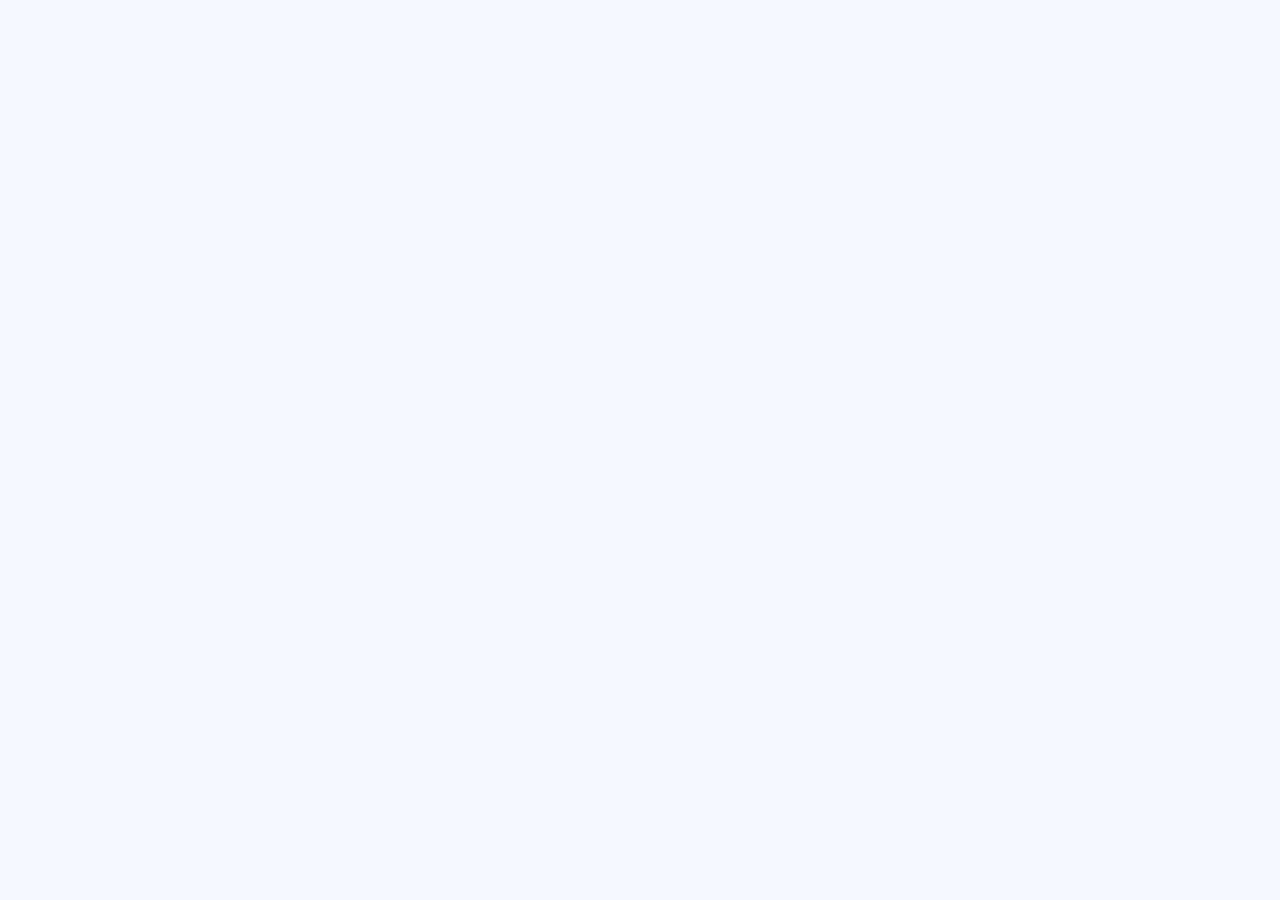
==== index.html @ 2a750427 "second commit" ====
<!DOCTYPE html>
<html lang="en">
<head>
  <meta charset="UTF-8">
  <meta name="viewport" content="width=device-width, initial-scale=1.0">
  <title>planet</title>

  <!-- Fonts from the Figma -->
  <link rel="preconnect" href="https://fonts.googleapis.com">
  <link rel="preconnect" href="https://fonts.gstatic.com" crossorigin>
  <link href="https://fonts.googleapis.com/css2?family=Inter:wght@400;700&family=Space+Mono:wght@400;700&display=swap" rel="stylesheet">

  <!-- All CSS files are linked already. Nobody needs to edit the <head>. -->
  <link rel="stylesheet" href="css/base.css">
  <link rel="stylesheet" href="css/header.css">
  <link rel="stylesheet" href="css/hero.css">
</head>
<body>
  <div class="page">

    <!-- ==================== HEADER  |  css/header.css ==================== -->

    <!-- ==================== END HEADER ==================== -->


    <main>
      <!-- ==================== HERO  |  css/hero.css ==================== -->

      <!-- ==================== END HERO ==================== -->
    </main>

  </div>
</body>
</html>
---- css/base.css ----
/* =========================================================
   base.css  |  owner: captain + vice captain
   Shared colours, fonts and reset. Don't edit it in your task.
   ========================================================= */

/* ---------- Colours (light) ---------- */
:root {
  --color-bg: #f6f8ff;        /* page background, stats box */
  --color-card: #fefefe;      /* cards, search bar */
  --color-text: #2b3442;      /* main text */
  --color-muted: #4b6a9b;     /* small text, icons */
  --color-primary: #0079ff;   /* buttons, planet type */
  --color-primary-hover: #60abff;

  --font-main: "Inter", Arial, sans-serif;
  --font-mono: "Space Mono", "Courier New", monospace;
  --radius: 15px;
  --shadow: 0 16px 30px -10px rgba(70, 96, 187, 0.2);
}

/* ---------- Colours (dark) - used later when the theme switch is built ---------- */
[data-theme="dark"] {
  --color-bg: #141d2f;
  --color-card: #1e2a47;
  --color-text: #ffffff;
  --color-muted: #cdd6ea;
  --shadow: none;
}

/* ---------- Reset ---------- */
*,
*::before,
*::after {
  box-sizing: border-box;
  margin: 0;
  padding: 0;
}

body {
  font-family: var(--font-mono);
  background: var(--color-bg);
  color: var(--color-text);
  line-height: 1.5;
}

img {
  display: block;
  max-width: 100%;
}

a {
  color: inherit;
  text-decoration: none;
}

button,
input {
  font: inherit;
}

/* ---------- Page width (shared, anyone may use it) ---------- */
.page {
  width: 100%;
  max-width: 730px;
  margin: 0 auto;
  padding: 32px 24px;
}
---- css/header.css ----
/* =========================================================
   header.css  |  owner: ________

   RULE: every class starts with  header-

   CLASS NAMES IN THIS SECTION (from index.html):
     .header
     .header-logo    .header-logo-icon    .header-logo-text
     .header-toggle  .header-toggle-text  .header-toggle-icon

   COLOURS YOU CAN USE (they come from base.css):
     var(--color-bg)        page background
     var(--color-card)      cards and the search bar
     var(--color-text)      main text
     var(--color-muted)     small text and icons
     var(--color-primary)   buttons, links
     var(--color-primary-hover)
   ========================================================= */
---- css/hero.css ----
/* =========================================================
   hero.css  |  owner: ________

   RULE: every class starts with  hero-

   CLASS NAMES IN THIS SECTION (from index.html):
     .hero
     .hero-search      .hero-search-icon   .hero-search-input  .hero-search-button
     .hero-card        .hero-card-image    .hero-card-body
     .hero-card-name   .hero-card-type     .hero-card-text
     .hero-stats       .hero-stat          .hero-stat-label    .hero-stat-value
     .hero-facts       .hero-fact          .hero-fact-icon

   COLOURS YOU CAN USE (they come from base.css):
     var(--color-bg)        page background
     var(--color-card)      cards and the search bar
     var(--color-text)      main text
     var(--color-muted)     small text and icons
     var(--color-primary)   buttons, links
     var(--color-primary-hover)
   ========================================================= */
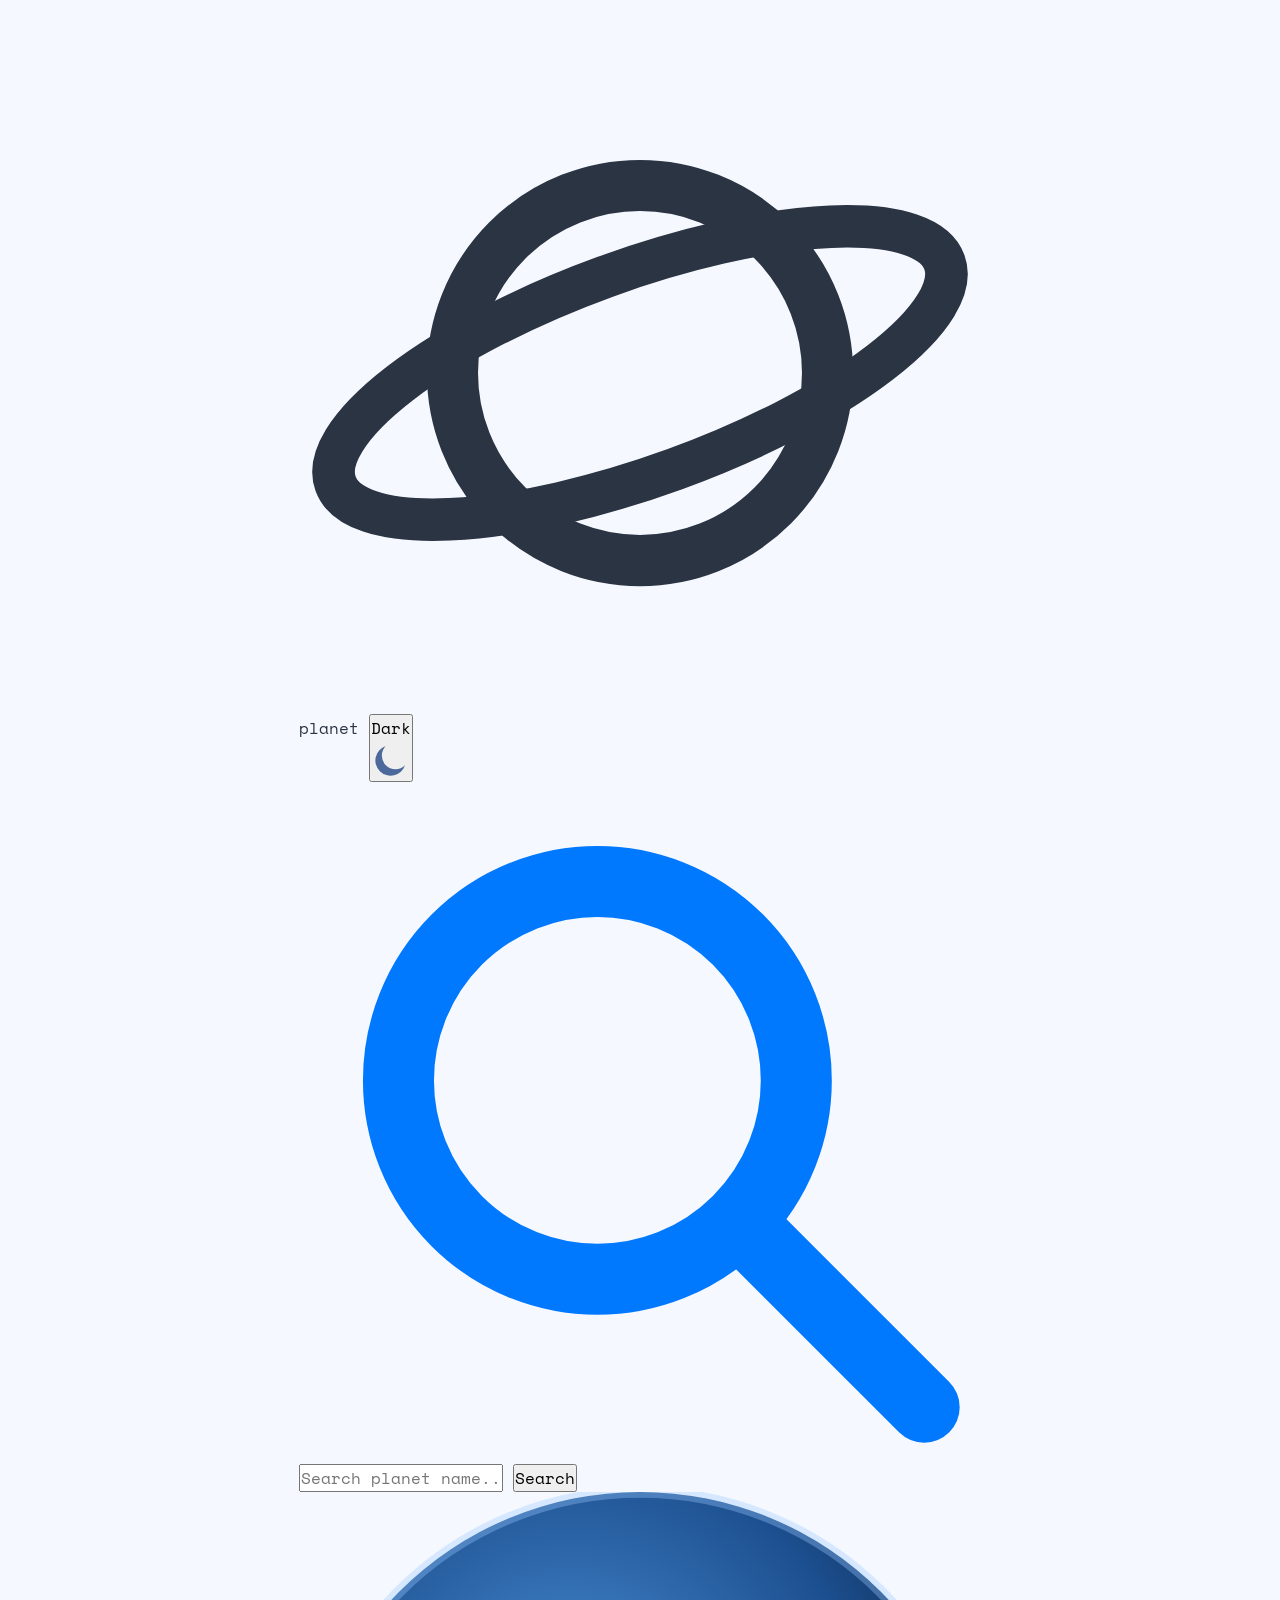
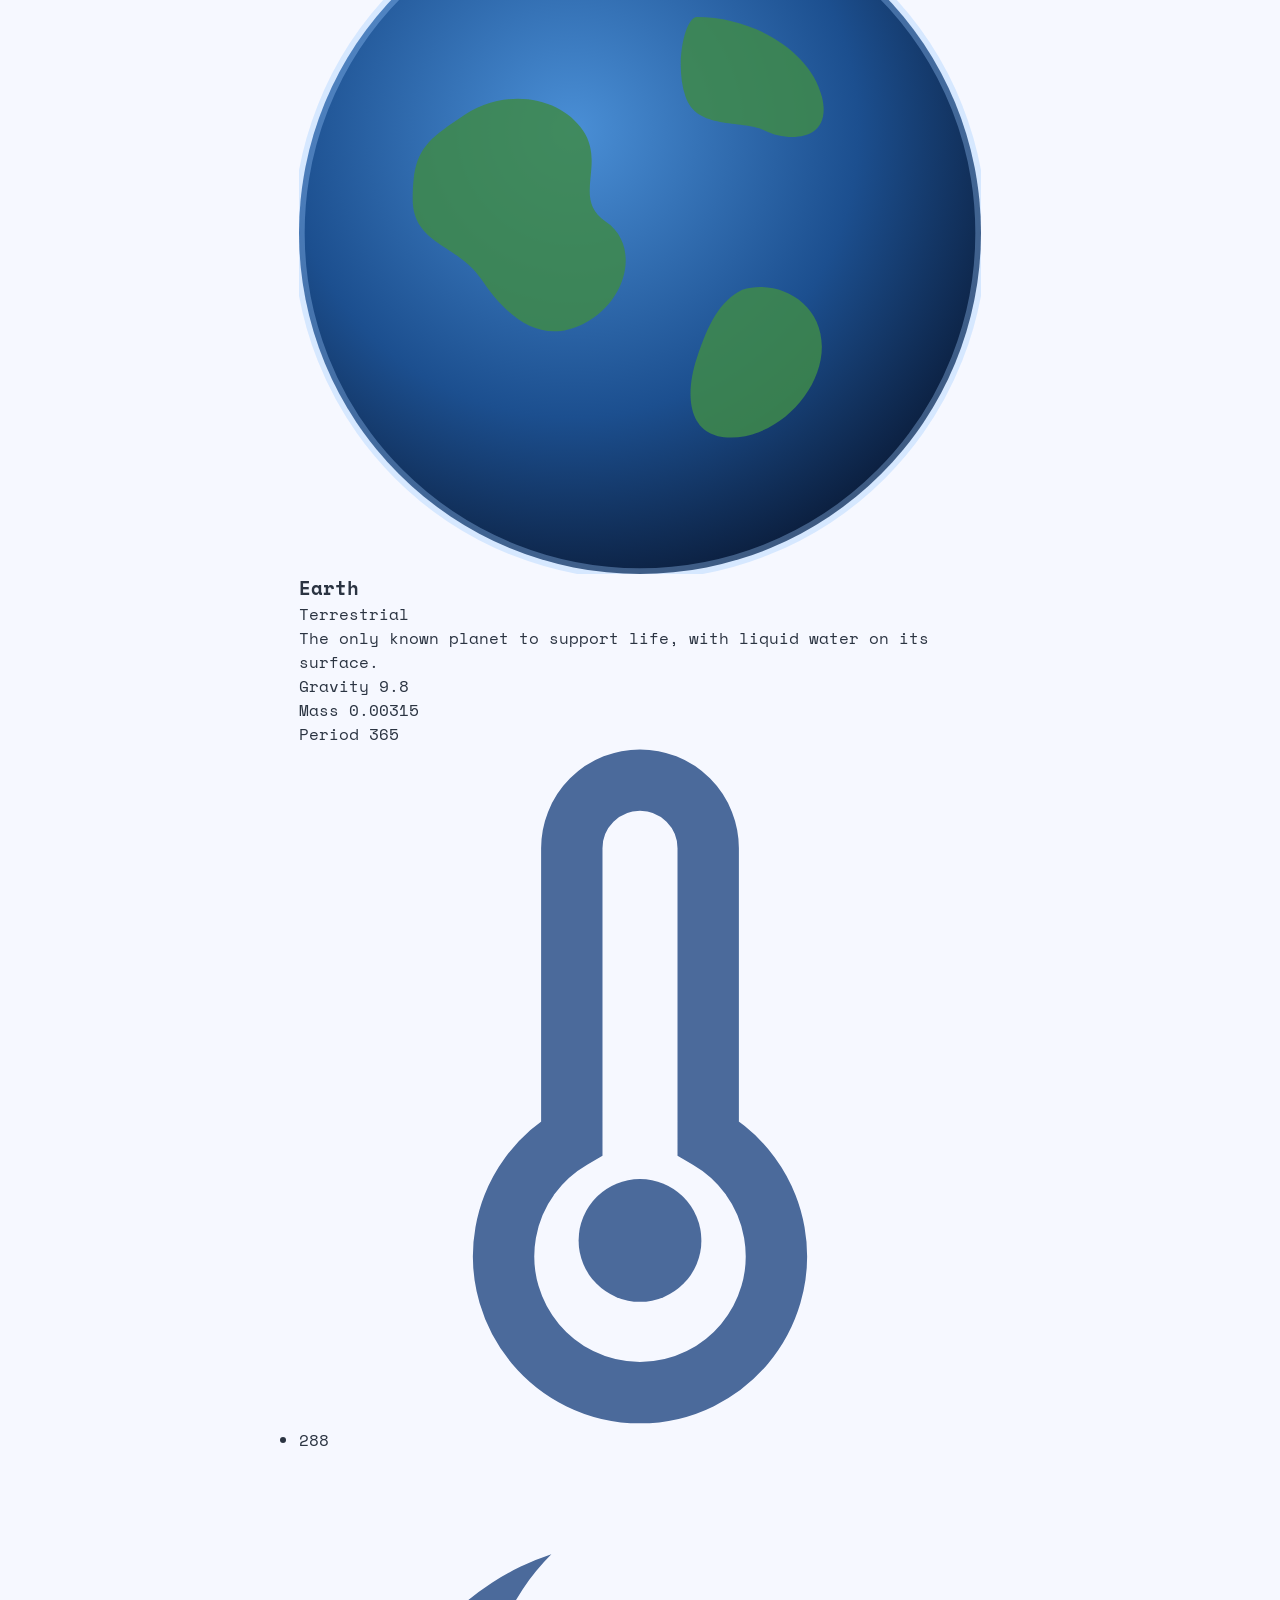
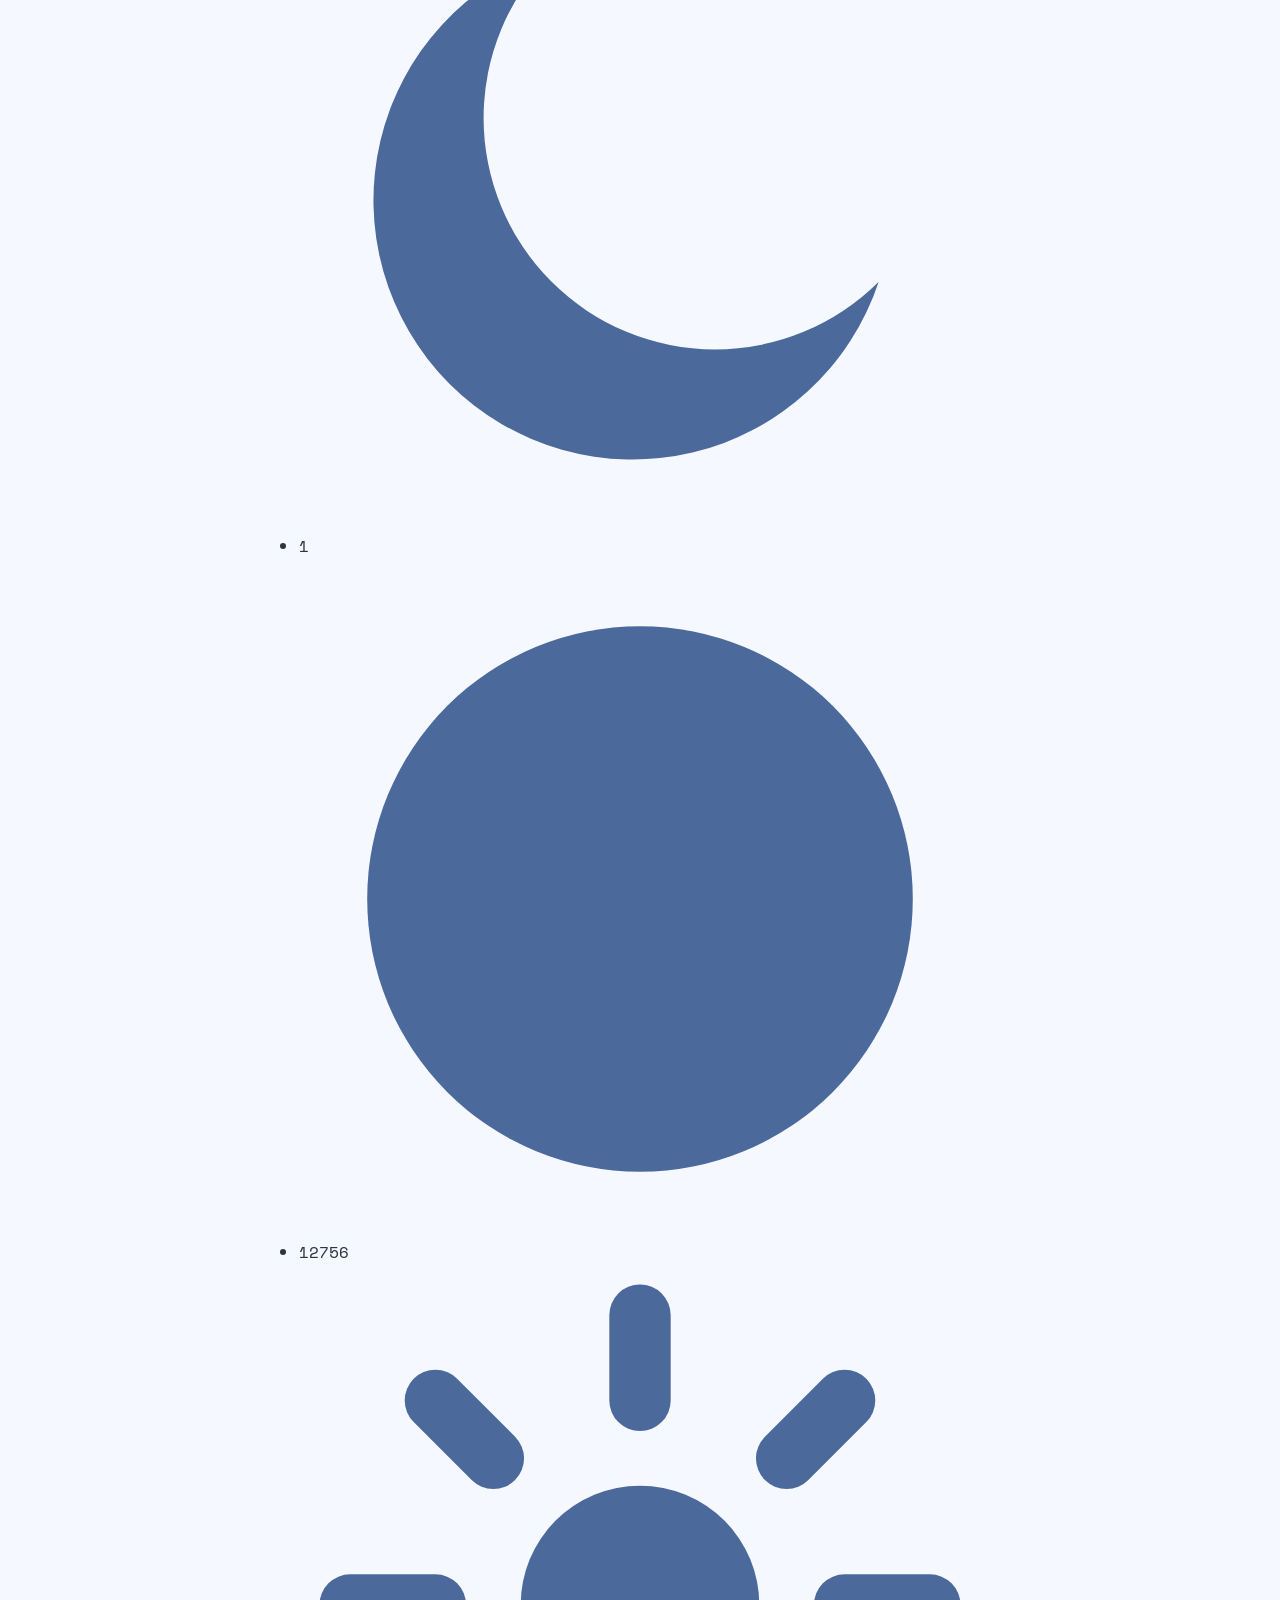
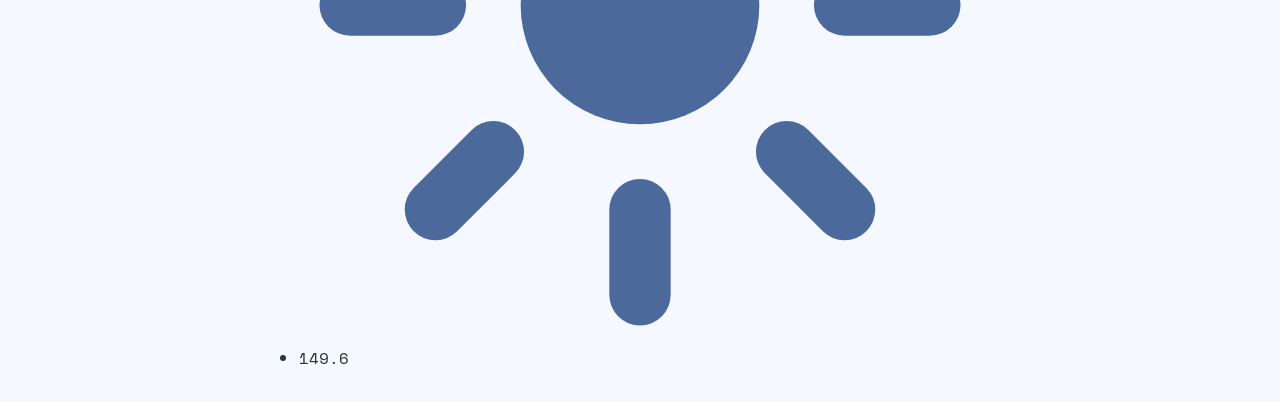
==== commit dc363e8d: "header: add header HTML" ====
--- a/index.html
+++ b/index.html
@@ -1,34 +1,123 @@
-<!DOCTYPE html>
+<!doctype html>
 <html lang="en">
-<head>
-  <meta charset="UTF-8">
-  <meta name="viewport" content="width=device-width, initial-scale=1.0">
-  <title>planet</title>
+  <head>
+    <meta charset="UTF-8" />
+    <meta name="viewport" content="width=device-width, initial-scale=1.0" />
+    <title>planet</title>
 
-  <!-- Fonts from the Figma -->
-  <link rel="preconnect" href="https://fonts.googleapis.com">
-  <link rel="preconnect" href="https://fonts.gstatic.com" crossorigin>
-  <link href="https://fonts.googleapis.com/css2?family=Inter:wght@400;700&family=Space+Mono:wght@400;700&display=swap" rel="stylesheet">
+    <!-- Fonts from the Figma -->
+    <link rel="preconnect" href="https://fonts.googleapis.com" />
+    <link rel="preconnect" href="https://fonts.gstatic.com" crossorigin />
+    <link
+      href="https://fonts.googleapis.com/css2?family=Inter:wght@400;700&family=Space+Mono:wght@400;700&display=swap"
+      rel="stylesheet"
+    />
 
-  <!-- All CSS files are linked already. Nobody needs to edit the <head>. -->
-  <link rel="stylesheet" href="css/base.css">
-  <link rel="stylesheet" href="css/header.css">
-  <link rel="stylesheet" href="css/hero.css">
-</head>
-<body>
-  <div class="page">
+    <!-- All CSS files are linked already. Nobody needs to edit the <head>. -->
+    <link rel="stylesheet" href="css/base.css" />
+    <link rel="stylesheet" href="css/header.css" />
+    <link rel="stylesheet" href="css/hero.css" />
+  </head>
+  <body>
+    <div class="page">
+      <!-- ==================== HEADER  |  css/header.css ==================== -->
+      <!-- CHIDERA: paste this between the HEADER comments in index.html -->
 
-    <!-- ==================== HEADER  |  css/header.css ==================== -->
+      <header class="header">
+        <a href="#" class="header-logo">
+          <img class="header-logo-icon" src="images/logo.svg" alt="" />
+          <span class="header-logo-text">planet</span>
+        </a>
 
-    <!-- ==================== END HEADER ==================== -->
+        <button class="header-toggle" type="button">
+          <span class="header-toggle-text">Dark</span>
+          <img class="header-toggle-icon" src="images/icon-moon.svg" alt="" />
+        </button>
+      </header>
 
+      <!-- ==================== END HEADER ==================== -->
 
-    <main>
-      <!-- ==================== HERO  |  css/hero.css ==================== -->
+      <main>
+        <!-- ==================== HERO  |  css/hero.css ==================== -->
+        <!-- CHIDERA: paste this between the HERO comments in index.html -->
 
-      <!-- ==================== END HERO ==================== -->
-    </main>
+        <section class="hero">
+          <form class="hero-search">
+            <img class="hero-search-icon" src="images/icon-search.svg" alt="" />
+            <input
+              class="hero-search-input"
+              type="text"
+              placeholder="Search planet name..."
+            />
+            <button class="hero-search-button" type="button">Search</button>
+          </form>
 
-  </div>
-</body>
+          <article class="hero-card">
+            <img
+              class="hero-card-image"
+              src="images/earth.svg"
+              alt="Planet Earth"
+            />
+
+            <div class="hero-card-body">
+              <h1 class="hero-card-name">Earth</h1>
+              <p class="hero-card-type">Terrestrial</p>
+              <p class="hero-card-text">
+                The only known planet to support life, with liquid water on its
+                surface.
+              </p>
+
+              <div class="hero-stats">
+                <div class="hero-stat">
+                  <span class="hero-stat-label">Gravity</span>
+                  <span class="hero-stat-value">9.8</span>
+                </div>
+                <div class="hero-stat">
+                  <span class="hero-stat-label">Mass</span>
+                  <span class="hero-stat-value">0.00315</span>
+                </div>
+                <div class="hero-stat">
+                  <span class="hero-stat-label">Period</span>
+                  <span class="hero-stat-value">365</span>
+                </div>
+              </div>
+
+              <ul class="hero-facts">
+                <li class="hero-fact">
+                  <img
+                    class="hero-fact-icon"
+                    src="images/icon-temp.svg"
+                    alt="Temperature"
+                  />288
+                </li>
+                <li class="hero-fact">
+                  <img
+                    class="hero-fact-icon"
+                    src="images/icon-moons.svg"
+                    alt="Moons"
+                  />1
+                </li>
+                <li class="hero-fact">
+                  <img
+                    class="hero-fact-icon"
+                    src="images/icon-diameter.svg"
+                    alt="Diameter"
+                  />12756
+                </li>
+                <li class="hero-fact">
+                  <img
+                    class="hero-fact-icon"
+                    src="images/icon-distance.svg"
+                    alt="Distance from sun"
+                  />149.6
+                </li>
+              </ul>
+            </div>
+          </article>
+        </section>
+
+        <!-- ==================== END HERO ==================== -->
+      </main>
+    </div>
+  </body>
 </html>
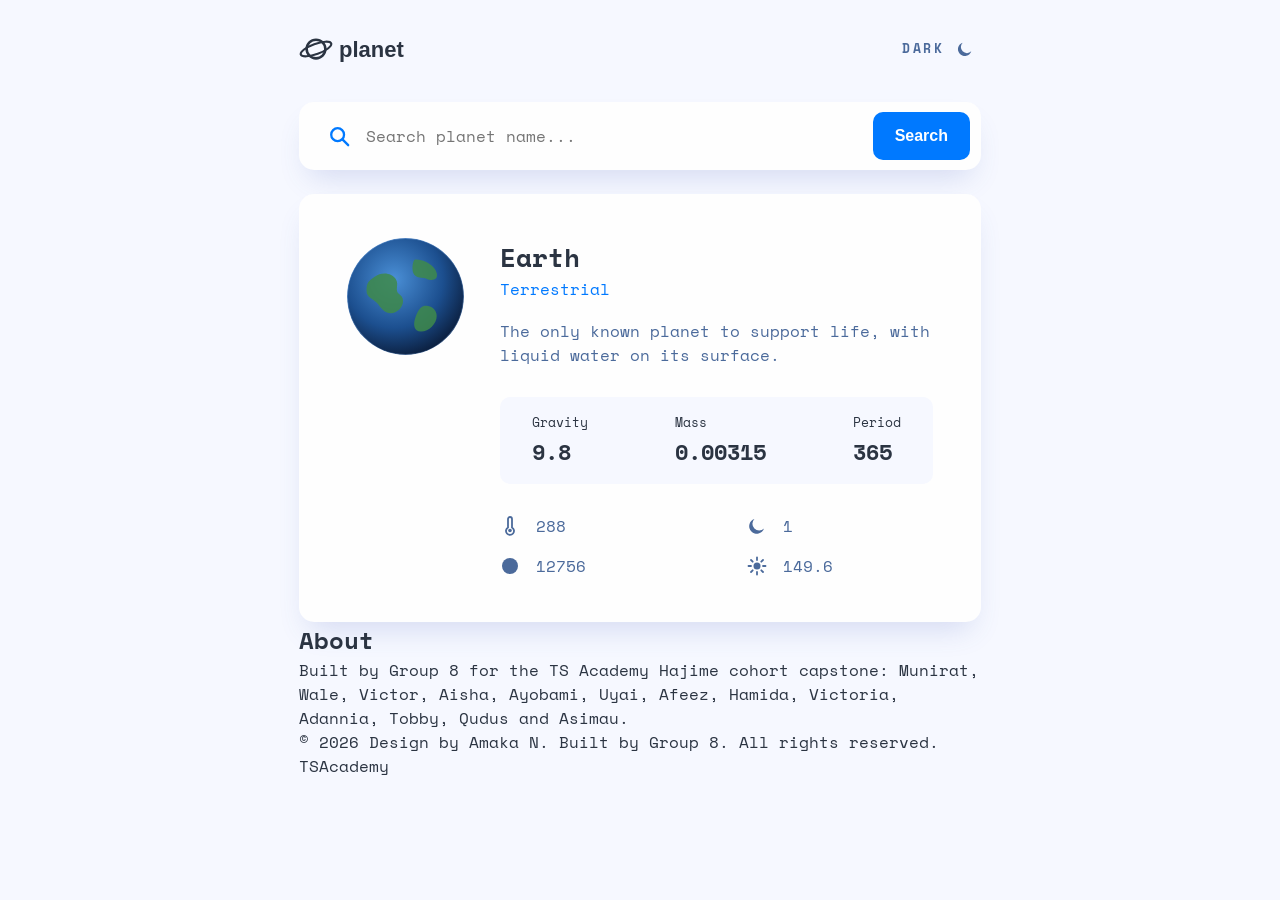
==== commit fd9d4e65: "add html and css" ====
--- a/index.html
+++ b/index.html
@@ -117,6 +117,45 @@
         </section>
 
         <!-- ==================== END HERO ==================== -->
+        <!-- footer -->
+        <footer class="footer">
+          <div class="footer-about">
+            <h2 class="footer-about-title">About</h2>
+            <p class="footer-about-text">
+              Built by Group 8 for the TS Academy Hajime cohort capstone:
+              Munirat, Wale, Victor, Aisha, Ayobami, Uyai, Afeez, Hamida,
+              Victoria, Adannia, Tobby, Qudus and Asimau.
+            </p>
+          </div>
+
+          <div class="footer-credits">
+            <p class="footer-credits-text">
+              &copy; 2026 Design by
+              <a
+                class="footer-link"
+                href="https://amakandukwu.com"
+                target="_blank"
+                rel="noopener"
+                >Amaka N</a
+              >. Built by
+              <a
+                class="footer-link"
+                href="https://github.com/muni-standing/group-8-frontend-capstone-hajime-cohort"
+                target="_blank"
+                rel="noopener"
+                >Group 8</a
+              >. All rights reserved.
+            </p>
+            <a
+              class="footer-link footer-tsacademy"
+              href="https://tsacademyonline.com/"
+              target="_blank"
+              rel="noopener"
+              >TSAcademy</a
+            >
+          </div>
+        </footer>
+        <!-- end of footer -->
       </main>
     </div>
   </body>
--- a/css/base.css
+++ b/css/base.css
@@ -5,11 +5,11 @@
 
 /* ---------- Colours (light) ---------- */
 :root {
-  --color-bg: #f6f8ff;        /* page background, stats box */
-  --color-card: #fefefe;      /* cards, search bar */
-  --color-text: #2b3442;      /* main text */
-  --color-muted: #4b6a9b;     /* small text, icons */
-  --color-primary: #0079ff;   /* buttons, planet type */
+  --color-bg: #f6f8ff; /* page background, stats box */
+  --color-card: #fefefe; /* cards, search bar */
+  --color-text: #2b3442; /* main text */
+  --color-muted: #4b6a9b; /* small text, icons */
+  --color-primary: #0079ff; /* buttons, planet type */
   --color-primary-hover: #60abff;
 
   --font-main: "Inter", Arial, sans-serif;
--- a/css/header.css
+++ b/css/header.css
@@ -1,5 +1,5 @@
 /* =========================================================
-   header.css  |  owner: ________
+   header.css  |  owner: Ayobami
 
    RULE: every class starts with  header-
 
@@ -16,3 +16,55 @@
      var(--color-primary)   buttons, links
      var(--color-primary-hover)
    ========================================================= */
+
+.header {
+  display: flex;
+  align-items: center;
+  justify-content: space-between;
+  margin-bottom: 36px;
+}
+
+.header-logo {
+  display: flex;
+  align-items: center;
+  gap: 6px;
+}
+
+.header-logo-icon {
+  width: 34px;
+}
+
+.header-logo-text {
+  font-family: var(--font-main);
+  font-size: 22px;
+  font-weight: 700;
+}
+
+.header-toggle {
+  display: flex;
+  align-items: center;
+  gap: 12px;
+  background: none;
+  border: 1px solid transparent;
+  border-radius: 4px;
+  padding: 4px 6px;
+  color: var(--color-muted);
+  font-size: 13px;
+  font-weight: 700;
+  letter-spacing: 2.5px;
+  text-transform: uppercase;
+  cursor: pointer;
+}
+
+.header-toggle:hover {
+  color: var(--color-text);
+}
+
+.header-toggle:focus-visible {
+  border-color: var(--color-primary);
+  outline: none;
+}
+
+.header-toggle-icon {
+  width: 18px;
+}
--- a/css/hero.css
+++ b/css/hero.css
@@ -1,5 +1,5 @@
 /* =========================================================
-   hero.css  |  owner: ________
+   hero.css  |  owner: Ayobami
 
    RULE: every class starts with  hero-
 
@@ -19,3 +19,151 @@
      var(--color-primary)   buttons, links
      var(--color-primary-hover)
    ========================================================= */
+
+/* ---------- Search bar ---------- */
+.hero-search {
+  display: flex;
+  align-items: center;
+  gap: 16px;
+  background: var(--color-card);
+  border: 1px solid transparent;
+  border-radius: var(--radius);
+  box-shadow: var(--shadow);
+  padding: 9px 10px 9px 28px;
+  margin-bottom: 24px;
+}
+
+.hero-search:focus-within {
+  border-color: var(--color-primary);
+}
+
+.hero-search-icon {
+  width: 22px;
+}
+
+.hero-search-input {
+  flex: 1;
+  min-width: 0;
+  border: none;
+  background: none;
+  color: var(--color-text);
+  font-size: 16px;
+  outline: none;
+}
+
+.hero-search-button {
+  background: var(--color-primary);
+  color: #ffffff;
+  border: none;
+  border-radius: 10px;
+  padding: 12px 22px;
+  font-family: var(--font-main);
+  font-weight: 700;
+  cursor: pointer;
+}
+
+.hero-search-button:hover {
+  background: var(--color-primary-hover);
+}
+
+/* ---------- Planet card ---------- */
+.hero-card {
+  display: flex;
+  gap: 36px;
+  background: var(--color-card);
+  border-radius: var(--radius);
+  box-shadow: var(--shadow);
+  padding: 44px 48px;
+}
+
+.hero-card-image {
+  width: 117px;
+  height: 117px;
+  border-radius: 50%;
+  flex-shrink: 0;
+}
+
+.hero-card-body {
+  flex: 1;
+  min-width: 0;
+}
+
+.hero-card-name {
+  font-size: 26px;
+}
+
+.hero-card-type {
+  color: var(--color-primary);
+  margin-bottom: 18px;
+}
+
+.hero-card-text {
+  color: var(--color-muted);
+  margin-bottom: 30px;
+}
+
+.hero-stats {
+  display: flex;
+  justify-content: space-between;
+  background: var(--color-bg);
+  border-radius: 10px;
+  padding: 16px 32px;
+  margin-bottom: 30px;
+}
+
+.hero-stat {
+  display: flex;
+  flex-direction: column;
+  gap: 2px;
+}
+
+.hero-stat-label {
+  font-size: 13px;
+}
+
+.hero-stat-value {
+  font-size: 22px;
+  font-weight: 700;
+}
+
+.hero-facts {
+  list-style: none;
+  display: grid;
+  grid-template-columns: 1fr 1fr;
+  gap: 16px 60px;
+  color: var(--color-muted);
+}
+
+.hero-fact {
+  display: flex;
+  align-items: center;
+  gap: 16px;
+}
+
+.hero-fact-icon {
+  width: 20px;
+}
+
+/* ---------- Mobile: the Figma stacks the stats ---------- */
+@media (max-width: 600px) {
+  .hero-card {
+    flex-direction: column;
+    gap: 20px;
+    padding: 32px 24px;
+  }
+
+  .hero-card-image {
+    width: 70px;
+    height: 70px;
+  }
+
+  .hero-stats {
+    flex-direction: column;
+    gap: 14px;
+    padding: 16px 20px;
+  }
+
+  .hero-facts {
+    grid-template-columns: 1fr;
+  }
+}
